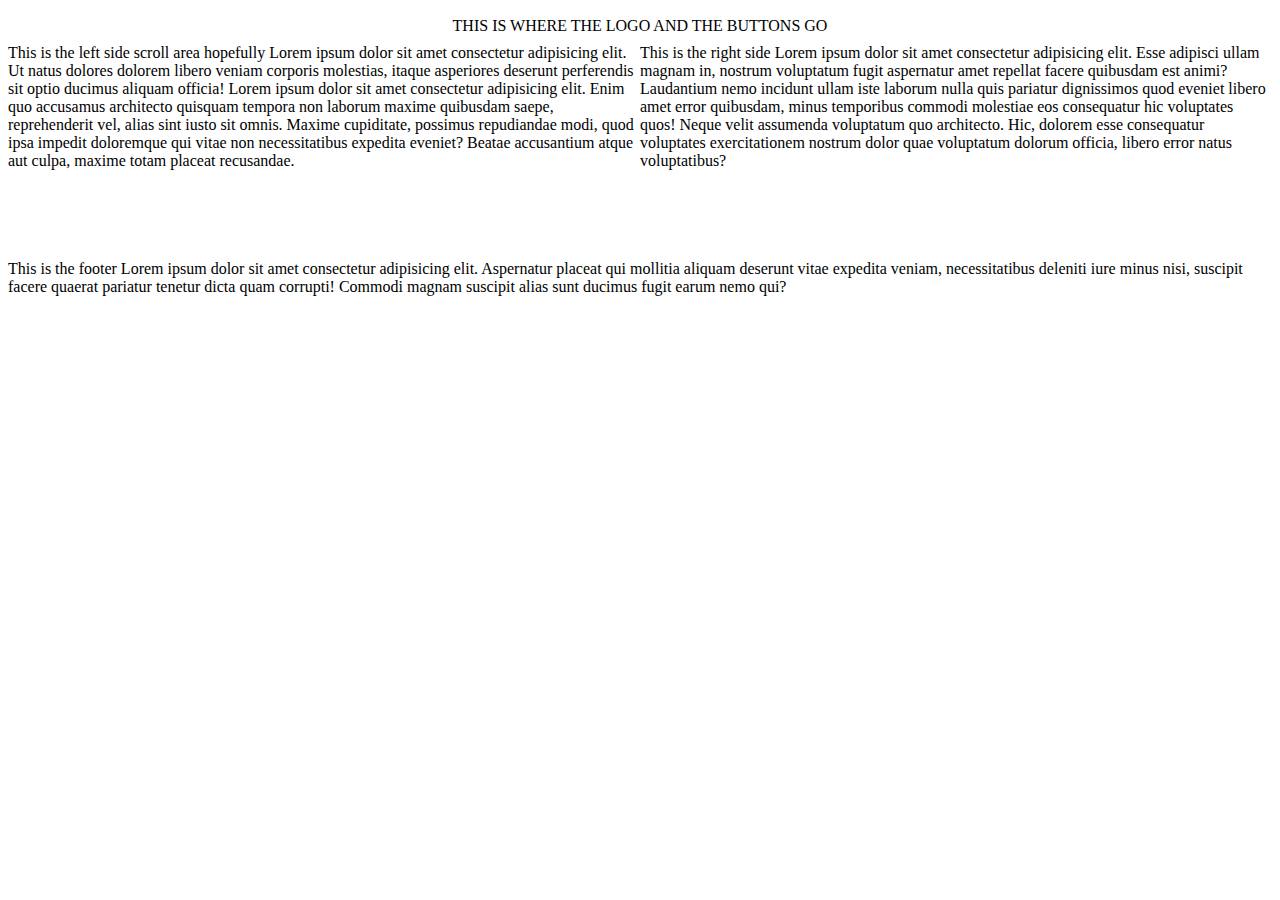
==== 2scrollbar/index.html @ 65ab7d20 "added" ====
<!DOCTYPE html>
<html lang="en">
<head>
    <meta charset="UTF-8">
    <meta name="viewport" content="width=device-width, initial-scale=1.0">
    <link rel="stylesheet" href="style.css">
    <title>Document</title>
</head>
<body>
    <div class="parent">
        <div class="header">
            THIS IS WHERE THE LOGO AND THE BUTTONS GO
        </div>
        
        <div class="left">
            This is the left side scroll area hopefully Lorem ipsum dolor sit amet consectetur adipisicing elit. Ut natus dolores dolorem libero veniam corporis molestias, itaque asperiores deserunt perferendis sit optio ducimus aliquam officia! Lorem ipsum dolor sit amet consectetur adipisicing elit. Enim quo accusamus architecto quisquam tempora non laborum maxime quibusdam saepe, reprehenderit vel, alias sint iusto sit omnis. Maxime cupiditate, possimus repudiandae modi, quod ipsa impedit doloremque qui vitae non necessitatibus expedita eveniet? Beatae accusantium atque aut culpa, maxime totam placeat recusandae.
        </div>
        <div class="right">
            This is the right side Lorem ipsum dolor sit amet consectetur adipisicing elit. Esse adipisci ullam magnam in, nostrum voluptatum fugit aspernatur amet repellat facere quibusdam est animi? Laudantium nemo incidunt ullam iste laborum nulla quis pariatur dignissimos quod eveniet libero amet error quibusdam, minus temporibus commodi molestiae eos consequatur hic voluptates quos! Neque velit assumenda voluptatum quo architecto. Hic, dolorem esse consequatur voluptates exercitationem nostrum dolor quae voluptatum dolorum officia, libero error natus voluptatibus?
        </div>
        <div class="footer">This is the footer Lorem ipsum dolor sit amet consectetur adipisicing elit. Aspernatur placeat qui mollitia aliquam deserunt vitae expedita veniam, necessitatibus deleniti iure minus nisi, suscipit facere quaerat pariatur tenetur dicta quam corrupti! Commodi magnam suscipit alias sunt ducimus fugit earum nemo qui?</div>
        </div> 
</body>
</html>
---- 2scrollbar/style.css ----
.parent {
    display: grid;
    grid-template-columns: repeat(2, 1fr);
    grid-template-rows: repeat(2, 1fr) 5fr 1fr;
    grid-column-gap: 0px;
    grid-row-gap: 0px;
    }
    
    .header { grid-area: 1 / 1 / 2 / 3; }
    .left { grid-area: 2 / 1 / 4 / 2; }
    .right { grid-area: 2 / 2 / 4 / 3; }
    .footer { grid-area: 4 / 1 / 5 / 3; }


    .header {
        display: grid;
        justify-content: center;
        align-items: center;
    }
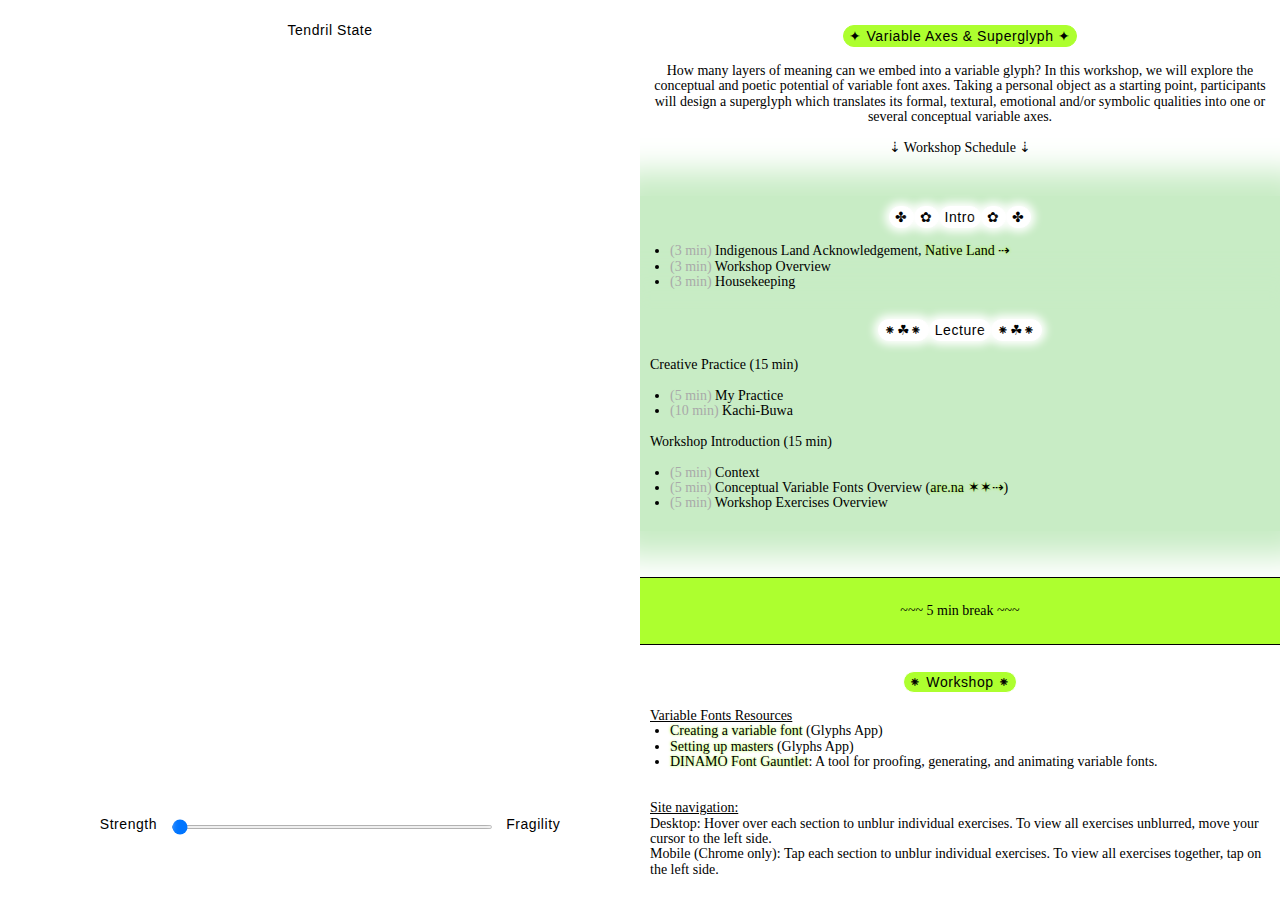
==== commit 24f790fc: "changes" ====
--- a/2scrollbar/index.html
+++ b/2scrollbar/index.html
@@ -1,24 +1,929 @@
 <!DOCTYPE html>
-<html lang="en">
+<html >
 <head>
-    <meta charset="UTF-8">
-    <meta name="viewport" content="width=device-width, initial-scale=1.0">
+    <meta charset="UTF-8"> 
     <link rel="stylesheet" href="style.css">
-    <title>Document</title>
-</head>
+    <meta name="description" content="How many layers of meaning can we embed into a variable glyph? In this workshop, we will explore the conceptual and poetic potential of variable font axes. Taking a personal object as a starting point, participants will design a superglyph which translates its formal, textural, emotional and/or symbolic qualities into one or several conceptual variable axes.">
+    <meta property="og:url" content="">
+    <meta property="og:title" content="Variable Axes & Superglyph Workshop">
+    <meta property="og:description" content="Superglyph Workshop by Emi Takahashi">
+    <meta name="viewport" content="width=device-width, initial-scale=1">
+    <link rel="shortcut icon" href="images/favi.png" type="image/png">
+    <link rel="icon" href="images/favi.png" type="image/png">
+    <title>Variable Axes & Superglyph Workshop</title>
+
+
 <body>
-    <div class="parent">
-        <div class="header">
-            THIS IS WHERE THE LOGO AND THE BUTTONS GO
+    <div class="big">
+        <div class="left">
+<!-- LEFT
+----------------------------------------------------------------------------
+----------------------------------------------------------------------------
+----------------------------------------------------------------------------
+----------------------------------------------------------------------------
+----------------------------------------------------------------------------
+----------------------------------------------------------------------------
+--------------------------------------------------------------------------->
+            <!-- COVER------------------------------------------------------------------>
+
+                <div class="cover">
+                <center>
+                <div class="g"> 
+                <button>Tendril State</button>
+
+                    <div id="font" > <span class="glyph">I</span> </div>
+
+                    <div class="range">
+                        <button>Strength</button>
+                        <input type ="range" min="100", max="900" value="100" id="weight-slider">
+                        <button>Fragility</button>
+                    </div>
+                </div>
+                </center>
+
+                </div> 
+
+
+
+            <!-- PARTICIPANTS --------------------------------------------------------->
+
+            <div class="row zero">
+                <div class="textbox">
+                    <br>
+                    <center><button>✦ Participants ✦</button></center>
+                    <br>
+                    <div class="column">
+                    <a href="#Arina Sin">Arina Sin</a> <br>
+                    <a href="#Benedikt Stranak">Benedikt Stranak</a> <br>
+                    <a href="#christine claussen">christine claussen</a> <br>
+                    <a href="#Daniel Rocha">Daniel Rocha</a> <br>
+                    <a href="#Ekaterina Kirichuk">Ekaterina Kirichuk</a> <br>
+                    <a href="#Emi Takahashi">Emi Takahashi</a> <br>
+                    <a href="#karolina krupickova">karolina krupickova</a> <br>
+                    <a href="#Kevin Ma">Kevin Ma</a> <br>
+                    <a href="#Kimberly Chuang">Kimberly Chuang</a> <br>
+
+                    </div>
+                
+                    <div class="column2">
+                    <a href="#Liam Trumble">Liam Trumble</a> <br>
+                    <a href="#Martin Sigler">Martin Sigler</a> <br>
+                    <a href="#Melissa Frost">Melissa Frost</a> <br>
+                    <a href="#Nina Blažková / Robin ">Nina Blažková / Robin </a><br>
+                    <a href="#Omar Careaga">Omar Careaga</a> <br>
+                    <a href="#Reed Jones">Reed Jones</a> <br>
+                    <a href="#Ruth Ganzhorn">Ruth Ganzhorn</a> <br>
+                    <a href="#weronika wrzesinska">weronika wrzesinska</a> <br>
+                    <a href="#Xuejie Zhou ">Xuejie Zhou </a><br>
+                    <br>
+
+                </div>
+                    
+                    </ol>
+
+                </div>
+            </div> 
+
+<!-- PARTICIPANT 1 ---------------------------------------------------------------------->
+
+            <!-- Text ---------------->
+            <div class="row one" id= "Arina Sin">
+                <div class="textbox">
+                    <div class="column">
+                    ⇣ Arina Sin
+                    <br>
+                    <br>
+                    </div>
+                
+                    <div class="column2">
+                    <button>Smooth</button>----Lobulation----<button>Lobulated</button> <br>
+                    <button>Localized</button>----Growth----<button>Spread Out</button>
+                    </div> 
+                </div>
+            </div> 
+
+            <!-- Image ------------->
+
+            <div class="participant" >
+                <div class="box">
+                    <div class="img1"></div>
+                    <div class="gif1"></div>  
+                </div>
+            </div>
+
+
+
+<!-- PARTICIPANT 2 ----------------------------------------------------------------->
+
+            <!-- Text ---------------->
+
+            <div class="row two" id="Benedikt Stranak">
+                <div class="textbox">
+                    <div class="column">
+                    ⇣ Benedikt Stranak
+                    <br>
+                    <br>
+                    </div>
+                
+                    <div class="column2">
+                    <button>Still</button>--------Current--------<button>Running</button>
+                    </div> 
+                </div>
+            </div> 
+
+            <!-- Image ------------->
+
+            <div class="participant" >
+                <div class="box">
+                    <div class="img2"></div>
+                    <div class="gif2"></div>  
+                </div>
+            </div>
+
+
+
+
+
+<!-- PARTICIPANT 3 ----------------------------------------------------------------->
+
+            <!-- Text ---------------->
+
+            <div class="row three" id="christine claussen">
+                <div class="textbox">
+                    <div class="column">
+                    ⇣ christine claussen
+                    <br>
+                    <br>
+                    </div>
+                
+                    <div class="column2">
+                    <button>Rigid</button>--------Spoonful--------<button>Soft</button>
+                    </div> 
+                </div>
+            </div> 
+
+            <!-- Image ------------->
+
+            <div class="participant" >
+                <div class="box">
+                    <div class="img3"></div>
+                    <div class="gif3"></div>  
+                </div>
+            </div>
+
+
+
+
+<!-- PARTICIPANT 4 ----------------------------------------------------------------->
+
+            <!-- Text ---------------->
+
+            <div class="row four" id="Daniel Rocha">
+                <div class="textbox">
+                    <div class="column">
+                    ⇣ Daniel Rocha
+                    <br>
+                    <br>
+                    </div>
+                
+                    <div class="column2">
+                    <button>Focused</button>-------Attention-------<button>Distracted</button>
+                    </div> 
+                </div>
+            </div> 
+
+            <!-- Image ------------->
+
+            <div class="participant" >
+                <div class="box">
+                    <div class="img4"></div>
+                    <div class="gif4"></div>  
+                </div>
+            </div>
+
+
+
+
+<!-- PARTICIPANT 6 ----------------------------------------------------------------->
+
+            <!-- Text ---------------->
+
+            <div class="row six" id="Ekaterina Kirichuk">
+                <div class="textbox">
+                    <div class="column">
+                    ⇣ Ekaterina Kirichuk
+                    <br>
+                    <br>
+                    </div>
+                
+                    <div class="column2">
+                    <button>Left Alone</button>---Amount of Care---<button>Taken Care Of</button>
+                    </div> 
+                </div>
+            </div> 
+
+            <!-- Image ------------->
+
+            <div class="participant" >
+                <div class="box">
+                    <div class="img6"></div>
+                    <div class="gif6"></div>  
+                </div>
+            </div>
+
+
+
+<!-- PARTICIPANT 7 ----------------------------------------------------------------->
+
+            <!-- Text ---------------->
+
+            <div class="row seven" id="Emi Takahashi">
+                <div class="textbox">
+                    <div class="column">
+                    ⇣ Emi Takahashi
+                    <br>
+                    <br>
+                    </div>
+                
+                    <div class="column2">
+                    <button>Strength</button>------Tendril State------<button>Fragility</button>
+                    </div> 
+                </div>
+            </div> 
+
+            <!-- Image ------------->
+
+            <div class="participant" >
+                <div class="box">
+                    <div class="img7"></div>
+                    <div class="gif7"></div>  
+                </div>
+            </div>
+
+
+<!-- PARTICIPANT 8 ----------------------------------------------------------------->
+
+            <!-- Text ---------------->
+
+            <div class="row eight" id="karolina krupickova">
+                <div class="textbox">
+                    <div class="column">
+                    ⇣ karolina krupickova
+                    <br>
+                    <br>
+                    </div>
+                
+                    <div class="column2">
+                     <button>On</button>-----------Presence-----------<button>Off</button>
+                    </div> 
+                </div>
+            </div> 
+
+            <!-- Image ------------->
+
+            <div class="participant" >
+                <div class="box">
+                    <div class="img8"></div>
+                    <div class="gif8"></div>  
+                </div>
+            </div>
+
+
+
+
+
+<!-- PARTICIPANT 9 ----------------------------------------------------------------->
+
+            <!-- Text ---------------->
+
+            <div class="row nine" id="Kevin Ma">
+                <div class="textbox">
+                    <div class="column">
+                    ⇣ Kevin Ma
+                    <br>
+                    <br>
+                    </div>
+                
+                    <div class="column2">
+                   <button>Closed</button>-----------Fan-----------<button>Open</button>
+                    </div> 
+                </div>
+            </div> 
+
+            <!-- Image ------------->
+
+            <div class="participant" >
+                <div class="box">
+                    <div class="img9"></div>
+                    <div class="gif9"></div>  
+                </div>
+            </div>
+
+
+
+
+
+<!-- PARTICIPANT 10 ----------------------------------------------------------------->
+
+            <!-- Text ---------------->
+
+            <div class="row ten" id="Kimberly Chuang">
+                <div class="textbox">
+                    <div class="column">
+                    ⇣ Kimberly Chuang
+                    <br>
+                    <br>
+                    </div>
+                
+                    <div class="column2">
+                    <button>Canned</button>-------Weight-------<button>Uncanned</button>
+                    </div> 
+                </div>
+            </div> 
+
+            <!-- Image ------------->
+
+            <div class="participant" >
+                <div class="box">
+                    <div class="img10"></div>
+                    <div class="gif10"></div>  
+                </div>
+            </div>
+
+
+
+<!-- PARTICIPANT 11 ----------------------------------------------------------------->
+
+            <!-- Text ---------------->
+
+            <div class="row eleven" id="Liam Trumble">
+                <div class="textbox">
+                    <div class="column">
+                    ⇣ Liam Trumble
+                    <br>
+                    <br>
+                    </div>
+                
+                    <div class="column2">
+                    <button>Open</button>-------Ring Enclosure-------<button>Closed</button>
+                    </div> 
+                </div>
+            </div> 
+
+            <!-- Image ------------->
+
+            <div class="participant" >
+                <div class="box">
+                    <div class="img11"></div>
+                    <div class="gif11"></div>  
+                </div>
+            </div>
+
+
+
+<!-- PARTICIPANT 12 ----------------------------------------------------------------->
+
+            <!-- Text ---------------->
+
+            <div class="row twelve" id="Martin Sigler">
+                <div class="textbox">
+                    <div class="column">
+                    ⇣ Martin Sigler 
+                    <br>
+                    <br>
+                    </div>
+                
+                    <div class="column2">
+                    <button>Organic</button>-----State of Matter------<button>Artifical</button>
+                    </div> 
+                </div>
+            </div> 
+
+            <!-- Image ------------->
+
+            <div class="participant" >
+                <div class="box">
+                    <div class="img12"></div>
+                    <div class="gif12"></div>  
+                </div>
+            </div>
+
+
+
+<!-- PARTICIPANT 13 ----------------------------------------------------------------->
+
+            <!-- Text ---------------->
+
+            <div class="row thirteen" id="Melissa Frost">
+                <div class="textbox">
+                    <div class="column">
+                    ⇣ Melissa Frost
+                    <br>
+                    <br>
+                    </div>
+                
+                    <div class="column2">
+                    <button>Paperspace</button>
+                    </div> 
+                </div>
+            </div> 
+
+            <!-- Image ------------->
+
+            <div class="participant" >
+                <div class="box">
+                    <div class="img13"></div>
+                    <div class="gif13"></div>  
+                </div>
+            </div>
+
+
+
+<!-- PARTICIPANT 13.5 ----------------------------------------------------------------->
+
+            <!-- Text ---------------->
+
+            <div class="row tt">
+                <div class="textbox" id="Nina Blažková / Robin">
+                    <div class="column">
+                    ⇣ Nina Blažková / Robin
+                    <br>
+                    <br>
+                    </div>
+                
+                    <div class="column2">
+                    <button>Tall</button>---------Shoe Height---------<button>Short</button><br>
+                    <button>Chunky</button>-------Shoe Weight-------<button>Dainty</button>
+                    </div> 
+                </div>
+            </div> 
+
+            <!-- Image ------------->
+
+            <div class="participant" >
+                <div class="box">
+                    <div class="img13d"></div>
+                    <div class="gif13d"></div>  
+                </div>
+            </div>
+
+
+
+<!-- PARTICIPANT 14 ----------------------------------------------------------------->
+
+            <!-- Text ---------------->
+
+            <div class="row fourteen" id="Omar Careaga">
+                <div class="textbox">
+                    <div class="column">
+                    ⇣ Omar Careaga
+                    <br>
+                    <br>
+                    </div>
+                
+                    <div class="column2">
+                    <button>Nature</button>---------Landscape---------<button>Urban</button>
+                    </div> 
+                </div>
+            </div> 
+
+            <!-- Image ------------->
+
+            <div class="participant" >
+                <div class="box">
+                    <div class="img14"></div>
+                    <div class="gif14"></div>  
+                </div>
+            </div>
+
+
+
+<!-- PARTICIPANT 15 ----------------------------------------------------------------->
+
+            <!-- Text ---------------->
+
+            <div class="row seven" id="Reed Jones">
+                <div class="textbox">
+                    <div class="column">
+                    ⇣ Reed Jones
+                    <br>
+                    <br>
+                    </div>
+                
+                    <div class="column2">
+                    <button>Foggy</button>---------Understanding---------<button>Clear</button>
+                    </div> 
+                </div>
+            </div> 
+
+            <!-- Image ------------->
+
+            <div class="participant" >
+                <div class="box">
+                    <div class="img15"></div>
+                    <div class="gif15"></div>  
+                </div>
+            </div>
+
+
+
+<!-- PARTICIPANT 16 ----------------------------------------------------------------->
+
+            <!-- Text ---------------->
+
+            <div class="row seven" id="Ruth Ganzhorn">
+                <div class="textbox">
+                    <div class="column">
+                    ⇣ Ruth Ganzhorn
+                    <br>
+                    <br>
+                    </div>
+                
+                    <div class="column2">
+                    <button>Open</button>---------Energy---------<button>Reserved</button>
+                    </div> 
+                </div>
+            </div> 
+
+            <!-- Image ------------->
+
+            <div class="participant" >
+                <div class="box">
+                    <div class="img16"></div>
+                    <div class="gif16"></div>  
+                </div>
+            </div>
+
+
+<!-- PARTICIPANT 17 ----------------------------------------------------------------->
+
+            <!-- Text ---------------->
+
+            <div class="row seven" id="weronika wrzesinska">
+                <div class="textbox">
+                    <div class="column">
+                    ⇣ weronika wrzesinska
+                    <br>
+                    <br>
+                    </div>
+                
+                    <div class="column2">
+                    <button>Tension</button>---------Body Work---------<button>Release</button>
+                    </div> 
+                </div>
+            </div> 
+
+            <!-- Image ------------->
+
+            <div class="participant" >
+                <div class="box">
+                    <div class="img17"></div>
+                    <div class="gif17"></div>  
+                </div>
+            </div>
+
+
+
+
+<!-- PARTICIPANT 18 ----------------------------------------------------------------->
+
+            <!-- Text ---------------->
+
+            <div class="row seven" id="Xuejie Zhou">
+                <div class="textbox">
+                    <div class="column">
+                    ⇣ Xuejie Zhou
+                    <br>
+                    <br>
+                    </div>
+                
+                    <div class="column2">
+                    <button>Empty</button>--------Balloon Volume--------<button>Full of Air</button>
+                    </div> 
+                </div>
+            </div> 
+
+            <!-- Image ------------->
+
+            <div class="participant" >
+                <div class="box">
+                    <div class="img18"></div>
+                    <div class="gif18"></div>  
+                </div>
+            </div>
+
+
+
+</div>
+
+<!-- RIGHT 
+----------------------------------------------------------------------------
+----------------------------------------------------------------------------
+----------------------------------------------------------------------------
+----------------------------------------------------------------------------
+----------------------------------------------------------------------------
+----------------------------------------------------------------------------
+----------------------------------------------------------------------------
+----------------------------------------------------------------------------
+--------------------------------------------------------------------------->
+        <div class="right">
+
+            
+            <!-- DESCRIPTION -------------------------------------------------->
+            <div class="area">
+                <p id="header">
+                <br>
+                <center><button>✦ Variable Axes & Superglyph ✦</button></center>
+                </p>
+                <br>
+                <p>
+                <center>
+                How many layers of meaning can we embed into a variable glyph? In this workshop, we will explore the conceptual and poetic potential of variable font axes. Taking a personal object as a starting point, participants will design a superglyph which translates its formal, textural, emotional and/or symbolic qualities into one or several conceptual variable axes.
+                <br><br>
+                ⇣ Workshop Schedule ⇣
+                <br><br>
+            </center>     
+                </p>
+            </div>
+            <br>
+
+            <!-- INTRODUCTION ----------------------------------------------------->
+            <div class="solid">
+                <center>
+                    <button>✤</button><button>✿</button><button>Intro</button><button>✿</button><button>✤</button>
+                </center>
+                <br>
+                <ol>
+                    <li><span class="time">(3 min)</span> Indigenous Land Acknowledgement, <a href="https://native-land.ca/" target="blank"> Native Land ⇢</a>
+                    </li>
+                    <li><span class="time">(3 min)</span> Workshop Overview</li>
+                    <li><span class="time">(3 min)</span> Housekeeping</li>
+                </ol>
+            </div>
+
+            <!-- LECTURE ---------------------------------------------------------->
+            <div class="solid">
+                <center>
+                    <button>⁕☘⁕</button><button>Lecture</button><button>⁕☘⁕</button>
+                </center>
+                    <br>
+                    Creative Practice (15 min)
+                    <br>
+                    <br>
+                    <ol>
+                        <li><span class="time">(5 min)</span> My Practice</li>
+                        <li><span class="time">(10 min)</span> Kachi-Buwa</li>
+                    </ol>
+                    <br>
+                    Workshop Introduction (15 min)
+                    <br>
+                    <br>
+                    <ol>
+                        <li><span class="time">(5 min)</span>
+                         Context</li>
+
+                        <li><span class="time">(5 min)</span>
+                         Conceptual Variable Fonts Overview (<a href="https://www.are.na/emi-takahashi/variable-axes-superglyph-collisions-workshop" target="blank">are.na ✶✶⇢</a>)</li>
+
+                        <li><span class="time">(5 min)</span>
+                         Workshop Exercises Overview</li>
+                    </ol>
+            </div>
+            <br>
+            <br>
+                        <br>
+
+
+        <!-- BREAK ------------------------------------------------------------------------>
+
+        <div class="break">
+        <br>
+        <center> ~~~ 5 min break ~~~ </center>
+        <br>
         </div>
+
+
+         <!-- WORKSHOP ------------------------------------------------------------->
+
+            <div class="line">
+                <center>
+                    <br>
+                    <button>⁕ Workshop ⁕</button>
+                </center>
+                <p>
+                <br>
+                <u>Variable Fonts Resources </u>
+                <ul>
+                    <li><a href="https://glyphsapp.com/learn/creating-a-variable-font" target="blank">Creating a variable font</a> (Glyphs App)</li>
+                    <li><a href="https://glyphsapp.com/learn/multiple-masters-part-1-setting-up-masters" target="blank">Setting up masters</a> (Glyphs App)</li>
+                    <li><a href="https://fontgauntlet.com/" target="blank">DINAMO Font Gauntlet</a>: A tool for proofing, generating, and animating variable fonts.</li>
+                </ul>
+                    <br>
+                    <br>
+                    <u>Site navigation:</u>
+                    <br>
+                        <li>Desktop: Hover over each section to unblur individual exercises. To view all exercises unblurred, move your cursor to the left side.
+                        </li>
+
+                        <li> Mobile (Chrome only): Tap each section to unblur individual exercises. To view all exercises together, tap on the left side.
+                        </li>
+                    <br>
+                    <br>
+
+                </p>
+            </div>
+
+
+        <!-- EXERCISE 1: OBJECT ----------------------------------------------------->
+
+        <div class="dot">
+                <span class="time">(10 min)</span> <br>
+                <span class="ex1">Exercise 01: Object</span> 
+                <br>
+                <br>
+
+                <i>Choose an object as a source of inspiration for your glyph and variable axis.</i> 
+                </p>
+                <br>
+                
+                <ol>
+                    <li>It can be personal or impersonal. Does it exist in your space?</li>
+                    <li>It can be inanimate or animate.</li>
+                    <li> Consider the physical, functional, sentimental, social or cultural properties that an object might hold. </li>
+                    <li>Consider looking around you, through the photo gallery on your phone, <a href="https://commons.wikimedia.org/wiki/Main_Page" target="blank">Wikipedia Commons</a> or Modem Studio's <a href="http://img.modem.studio/" target="blank">image collection</a> if you're not sure where to start.</li></ol>
+                <br>
+                <p>
+                <span class="outcome">Outcome</span>: Decide on an object and document it. The documented image can either be found or self-authored.
+                </p>
+                <br>
+         </div>
+
+
+        <!-- EXERCISE 2: AXIS ------------------------------------------------------>
+
+        <div class="dot">
+                <span class="time">(15 min)</span> <br>
+                <span class="ex2">Exercise 02: Variable Axis</span>
+                <br>
+                <br>
+                <p>
+                    <i>Decide on at least one conceptual variable axis inspired by your chosen object.</i> 
+                </p>
+                <br>
+                <ol>
+                    <li>What would you like to suggest/reveal/communicate about your object?</li>
+                    <li>What aspect of your object is informing your variable axis? (e.g.: form, action, condition, texture, emotion, function, quality, quantity, time, etc.)</li>
+                    <li>Consider how the name of your variable axis relates to the two styles on the axis. Examples:</li>
+                    <ul>
+                        <li>Axis: Weight ⇢ Styles: Light & Bold</li>
+                        <li>Axis: Temperature ⇢ Styles: Hot & Cold</li>
+                        <li>Axis: Glass ⇢ Styles: Empty & Full</li>
+                    </ul>
+                </ol>
+                <br>
+                <p>
+                <span class="outcome">Outcome</span>: Determine the following:
+                    <ol>
+                        <li>Name of the variable axis</li>
+                        <li>Name of the styles on variable axis</li>
+                    </ol>
+                    <br>
+                    Submit and share your object image and variable axis names using <u><a href="https://airtable.com/shr6uA52PX9wPb8d2" target="blank">this form</a></u>.
+                </p>
+                <br>
+        </div>
+
+
+        <!-- EXERCISE 3: GLYPH -------------------------------------------------------->
+
+        <div class="dot">
+                <span class="time">(10 min)</span> <br>
+                <span class="ex3">Exercise 03: Glyph</span>
+                <br>
+                <br>
+
+                <p>
+                    <i>Determine the shape of your glyph. Start sketching it in your medium of preference.</i> 
+                </p>
+                <br>
+                <ol>
+
+                    <li>How does it relate to your object?</li>
+                    <li>Is it an existing glyph or letterform?</li>
+                    <li>Are you creating a new glyph?</li>
+                    <li>Is it a symbol or a metaphor?</li>
+                    <li>Consider what possibilities it will offer, relative to your variable axis.</li>
+                </ol>
+
+                <br>
+                <p>
+                <span class="outcome">Outcome</span>: Sketches of your glyph(s).
+                </p>
+                <br>
+        </div>
+
+
+        <!-- EXERCISE 4: VARIABLE GLYPH -------------------------------------------------->
+
+        <div class="dot">
+                <span class="time">(30 min)</span> <br>
+                <span class="ex4">Exercise 04: Variable Glyph</span>
+                <br>
+                <br>
+
+                <p>
+                    <i>Create your variable glyph, applying the conceptual axis onto the glyph you established in Exercises 02 & 03.</i> 
+                </p>
+                <br>
+                <ol>
+                    <li>How does each axis extreme or style manifest visually?</li>
+                    <li>Consider how motion will affect your glyph when transitioning from one state to another. Is it subtle, contrasted, intense, revealing etc.?</li>
+                    <li>As a reminder, make sure that your font masters are compatible:</li>
+                    <ul>
+                        <li>Same amount of paths, nodes and handles, anchors</li>
+                        <li>All paths, nodes and handles must be in the same order</li>
+
+                    </ul>
+                    <li>Testing your variable glyph with <a href="https://fontgauntlet.com/" target="blank">DINAMO Font Gauntlet</a></li></ol>
+
+                <br>
+                <p>
+                <span class="outcome">Outcome</span>: Variable glyph drawn in Glyphs App.
+                <br>
+                <br>
+                Submit animated or static documentation of your variable glyph using <u><a href="https://airtable.com/shr3anmZ7ApiR5IPV" target="blank">this form</a></u>. (Note: It will be published online in a square space.) Resource: <a href="https://ezgif.com/video-to-gif" target="blank">Video to GIF</a>.
+                </p>
+                <br>
+        </div>
+                    
+
+        <!-- BREAK ------------------------------------------------------------------------>
+
+        <div class="break">
+        <br>
+        <center> ~~~~ 10 min break ~~~ </center>
+        <br>
+        </div>
+
         
-        <div class="left">
-            This is the left side scroll area hopefully Lorem ipsum dolor sit amet consectetur adipisicing elit. Ut natus dolores dolorem libero veniam corporis molestias, itaque asperiores deserunt perferendis sit optio ducimus aliquam officia! Lorem ipsum dolor sit amet consectetur adipisicing elit. Enim quo accusamus architecto quisquam tempora non laborum maxime quibusdam saepe, reprehenderit vel, alias sint iusto sit omnis. Maxime cupiditate, possimus repudiandae modi, quod ipsa impedit doloremque qui vitae non necessitatibus expedita eveniet? Beatae accusantium atque aut culpa, maxime totam placeat recusandae.
+        <!-- FINAL: SHORT PRESENTATIONS --------------------------------------------------->
+
+        <div class="line">
+                <span class="time">(20 min)</span> <br>
+                <span class="final">Final: Short Presentations</span>
+                <br>
+                <br>
+
+                <p>
+                    <i>Share your variable axis and glyph with us!</i> 
+                </p>
+                <br>
+                <ol>
+                    <li>Participants give a 1 to 2-minute presentation of their object, variable axis, and final variable glyph.</li>
+                    <li>Please feel free to present your work how ever way you like. (Ex: using <a href="https://fontgauntlet.com/" target="blank">DINAMO Font Gauntlet</a> to animate your glyph)</li>
+                    <li>Work in progress, process work, unfinished work is also highly encouraged!</li></ol>
+                <br>
         </div>
-        <div class="right">
-            This is the right side Lorem ipsum dolor sit amet consectetur adipisicing elit. Esse adipisci ullam magnam in, nostrum voluptatum fugit aspernatur amet repellat facere quibusdam est animi? Laudantium nemo incidunt ullam iste laborum nulla quis pariatur dignissimos quod eveniet libero amet error quibusdam, minus temporibus commodi molestiae eos consequatur hic voluptates quos! Neque velit assumenda voluptatum quo architecto. Hic, dolorem esse consequatur voluptates exercitationem nostrum dolor quae voluptatum dolorum officia, libero error natus voluptatibus?
+
+
+
+        <!-- DOCUMENTATION ---------------------------------------------------------------------->
+
+        <div class="line">
+
+                <span class="final">Post-Workshop</span>
+                <br>
+                <br>
+                <p>
+                    <i>Share your glyph here :~)</i>
+                <br>
+                <br>
+                    Work created during the workshop will be shared on the left side of this mini-site. If you haven’t had time during this workshop, please upload any of the outstanding following items through the forms below:
+                </p>
+                <br>
+                <ol>
+                    <li>Image of your object, names of your variable axis and/or name of your styles on variable axis <a href="https://airtable.com/shrw0DC5oDTIp8oxQ" target="blank">(form)</a></li>
+                    <li>Glyph documentation: Looping screen recording, image or GIF of your final variable glyph.  <a href="https://airtable.com/shr3anmZ7ApiR5IPV" target="blank">(form)</a></li>
+                </ol>
+                <br>
         </div>
-        <div class="footer">This is the footer Lorem ipsum dolor sit amet consectetur adipisicing elit. Aspernatur placeat qui mollitia aliquam deserunt vitae expedita veniam, necessitatibus deleniti iure minus nisi, suscipit facere quaerat pariatur tenetur dicta quam corrupti! Commodi magnam suscipit alias sunt ducimus fugit earum nemo qui?</div>
-        </div> 
-</body>
-</html>+
+        <!-- FOOTER ---------------------------------------------------------------------->
+
+        <div class="line">
+            <center> <button>Thank You & Colophon</button> </center>
+            <p>
+            <br>
+            <i>Thank you </i> <a href="https://johannahammer.com/" target="blank">Johanna Hammer</a> & <a href="https://www.instagram.com/itskarolinakrupickova/" target="blank">karolina krupickova</a> from <a href="http://studiobasic.london/" target="blank">Studio Basic</a> for generously inviting me to be a part of <a href="https://collisionswork.shop/" target="blank">Collisions</a>, Michelle Kuan & Marthe Métayer for your support.<span class="icon">♥</span>
+            <br><br>
+            Typeface: Necto Mono by Marco Condello, courtesy of <a href="http://collletttivo.it/" target="blank">Collletttivo</a>.
+            <br>
+            <br>
+
+            Emi Takahashi ~ 
+            info@emitakahashi.ca <span class="icon">✾</span> <a href="http://emitakahashi.ca/" target="blank">website</a> <span class="icon">❁</span> <a href="https://www.instagram.com/emi.taka.hashi/" target="blank">ig</a> <span class="icon">❃</span> <a href="https://www.are.na/emi-takahashi" target="blank">are.na</a>
+            </p>
+            <script src="script.js"></script>
+        </div>
+    </body>
+</html>
--- a/2scrollbar/style.css
+++ b/2scrollbar/style.css
@@ -1,20 +1,1225 @@
-.parent {
-    display: grid;
-    grid-template-columns: repeat(2, 1fr);
-    grid-template-rows: repeat(2, 1fr) 5fr 1fr;
-    grid-column-gap: 0px;
-    grid-row-gap: 0px;
+
+@font-face {
+    font-family: "Necto";
+    src: url("fonts/NectoMono-Regular.otf");
+}
+
+
+@font-face {
+  font-family: 'Squish';
+  font-style: normal;
+  font-weight: 100 900;
+  src: url("fonts/SquishVF.woff2") format("woff2-variations");
+  }
+
+  @font-face {
+  font-family: 'AM';
+    src: url("fonts/AmbiantVariable-LightSans.ttf");
+}
+
+
+* {
+  margin: 0;
+  padding: 0;
+}
+
+html,
+body, 
+p,
+.h1 {
+  font-family: Necto, serif;
+  font-size: 14px;
+  font-style: normal;
+  line-height: 1.1;
+}
+
+
+a {
+  color: black;
+  text-decoration: none;
+  text-shadow: 0 0 3px GreenYellow;
+  z-index: 10;
+}
+
+a:hover {
+   color: transparent;
+   text-shadow: 0 0 3px rgba(0,0,0,0.5);
+}
+
+
+.box{
+  display: table;
+  border-collapse: collapse;
+  width: 100%;
+  text-align: center;
+
+}
+
+.textbox{
+text-align: left;
+overflow-wrap: break-word;
+word-wrap: break-word;
+}
+
+.column {
+  width: 24.5vw;
+  float: left;
+  word-wrap: break-word
+  }
+
+.column2 {
+  float: left;
+  word-wrap: break-word
+}
+
+
+.cover{
+  text-align: center;
+  width: 100%;
+  height: 100vh;
+  border-bottom: 0px solid black;
+  padding: 10px 10px 0px 10px;
+  background-color: GreenYellow;
+  background:url('images/tendril.JPG');
+  background-position: center;
+  background-repeat: no-repeat;
+  background-size: 100vw;
+  grid-template-columns: 36px auto;
+    overflow: hidden;
+    position: relative;
+}
+
+.g {
+  height:100vh;
+  width: 98%;
+  box-sizing: border-box;
+  padding: 10px 10px 10px 10px;
+  border-right: 0px solid black;
+  display: inline-block;
+  position: relative;
+}
+
+
+/* BUTTONS
+-------------------------------------------------- */
+
+.solid button {
+    appearance: none;
+    -webkit-appearance: none;
+    border: 1px solid white;
+    font-family: "Necto", sans-serif;
+    font-size: 14px;
+    letter-spacing: 0.04em;
+    padding: 2px 5px 2px 5px;
+    color: black;
+    background-color: white;
+    border-radius: 25px;
+    text-align: center;
+    user-select: none;
+    box-shadow: 0 0 8px 4px  white;
+
+}
+
+
+.area button {
+    appearance: none;
+    -webkit-appearance: none;
+    border: 1px solid GreenYellow;
+    font-family: "Necto", sans-serif;
+    font-size: 14px;
+    letter-spacing: 0.04em;
+    padding: 2px 5px 2px 5px;
+    color: black;
+    background-color: GreenYellow;
+    border-radius: 20px;
+    text-align: center;
+    user-select: none;
+}
+
+.line button {
+    appearance: none;
+    -webkit-appearance: none;
+    border: 1px solid white;
+    font-family: "Necto", sans-serif;
+    font-size: 14px;
+    letter-spacing: 0.04em;
+    padding: 2px 5px 2px 5px;
+    color: black;
+    background-color: GreenYellow;
+    border-radius: 20px;
+    text-align: center;
+    user-select: none;
+}
+
+
+.textbox button {
+    appearance: none;
+    -webkit-appearance: none;
+    border: 1px solid white;
+    font-family: "Necto", sans-serif;
+    font-size: 14px;
+    letter-spacing: 0.04em;
+    padding: 2px 5px 2px 5px;
+    color: black;
+    background-color: GreenYellow;
+    border-radius: 20px;
+    text-align: center;
+    user-select: none;
+}
+
+
+.column button {
+    appearance: none;
+    -webkit-appearance: none;
+    border: 1px solid white;
+    font-family: "Necto", sans-serif;
+    font-size: 14px;
+    letter-spacing: 0.04em;
+    padding: 2px 5px 2px 5px;
+    color: black;
+    background-color: GreenYellow;
+    border-radius: 20px;
+    text-align: center;
+    user-select: none;
+}
+
+
+
+.g button {
+    appearance: none;
+    -webkit-appearance: none;
+    border: 0px solid black;
+    font-family: "Necto", sans-serif;
+    font-size: 14px;
+    letter-spacing: 0.04em;
+    padding: 2px 10px 2px 10px;
+    background-color: white;
+    border-radius: 20px;
+    color: black;
+    text-align: center;
+    position: relative;
+    box-shadow: 0 0 8px 3px  white;
+}
+
+
+hr {
+  display: overlay;
+  margin-right: auto;
+  border-width: 1px solid black;
+}
+
+
+/* SPACES
+-------------------------------------------------- */
+
+.rowtext {
+  width: auto;
+  height: 100vh;
+  border-bottom: 1px solid black;
+  padding: 10px 10px 10px 10px;
+  background-color: black;
+  display: grid;
+  grid-template-columns: 36px auto;
+}
+
+
+.row {
+  width: auto;
+  height: auto;
+  border-bottom: 1px solid black;
+  padding: 10px 10px 10px 10px;
+  display: grid;
+  overflow-wrap: break-word;
+}
+
+.participant {
+  width: auto;
+  height: auto;
+  border-bottom: 1px solid black;
+  padding: 0px 0px 0px 0px;
+  display: grid;
+}
+
+
+.area {
+  padding: 10px 10px 10px 10px;
+  border-top: 0px solid black;
+  position: relative;
+}
+
+.line {
+  padding: 10px 10px 10px 10px;
+  border-top: 1px solid black;
+}
+
+
+.break {
+  padding: 10px 10px 10px 10px;
+  border-top: 1px solid black;
+    background-color: GreenYellow;
+}
+
+
+.solid {
+  padding: 10px 10px 20px 10px;
+  background: #C8ECC5;
+  border-top: 0px solid black;
+  box-shadow: 0 0 30px 25px  #C8ECC5;
+}
+
+
+.dot {
+  padding: 10px 10px 10px 10px;
+  border-top: 1px solid black;
+}
+
+
+.right:hover .dot {
+  filter: blur(5px);
+}
+
+.right .dot:hover {
+  filter: blur(0);
+}
+
+
+
+/* CONTAINERS
+-------------------------------------------------- */
+
+.big{
+	display: -webkit-box;
+	display: -moz-box;
+	display: -ms-flexbox;
+	display: -webkit-flex;
+	display: flex;
+  overflow-x: hidden !important;
+  overflow-y: hidden !important;
+  width: 100vw;
+  height: 100vh;
+
+}
+
+
+.left {
+  width: 50vw;
+  background: solid black;
+    position: relative;
+  /*border-right: 1px solid black;*/
+}
+
+.right {
+  width: 50vw;
+  overflow: auto;
+  /*background-color: black;*/
+}
+
+
+.right.scroll{
+  padding:right;
+}
+
+.left, 
+.right {
+  overflow-y: scroll; 
+  overflow-x: hidden;
+	-webkit-overflow-scrolling: touch;
+  height: 100vh;
+}
+
+
+/* SCROLL BAR RIGHT
+-------------------------------------------------- */
+
+
+    /* Track */
+
+.right::-webkit-scrollbar-track {
+    background-color: white;
+    border: 1px solid black;
+    border-radius: 6px;
     }
+
+    /* Handle */
+
+.right::-webkit-scrollbar-thumb {
+    background: GreenYellow;
+    border: 1px solid black;
+    border-radius: 6px;
+    transition: background-color .5s;
+    }
+
+    /* Handle on hover */
     
-    .header { grid-area: 1 / 1 / 2 / 3; }
-    .left { grid-area: 2 / 1 / 4 / 2; }
-    .right { grid-area: 2 / 2 / 4 / 3; }
-    .footer { grid-area: 4 / 1 / 5 / 3; }
-
-
-    .header {
-        display: grid;
-        justify-content: center;
-        align-items: center;
+.right::-webkit-scrollbar-thumb:hover {
+    background: white; 
     }
-  +
+.right::-webkit-scrollbar {
+    width: 6px;
+}
+
+
+ 
+/* SCROLL BAR LEFT
+-------------------------------------------------- */
+
+    /* Track */
+
+   
+.left::-webkit-scrollbar-track {
+    background: white; 
+    border: 1px solid black;
+    border-radius: 6px;
+    }
+
+    /* Handle */
+
+.left::-webkit-scrollbar-thumb {
+    background: GreenYellow;
+    border: 1px solid black;
+    border-radius: 6px;
+    overflow: auto
+    }
+
+    /* Handle on hover */
+
+.left::-webkit-scrollbar-thumb:hover {
+      background: white; 
+    }
+
+
+.left::-webkit-scrollbar {
+    width: 6px;
+    }
+
+ /* END SCROLLBAR */
+
+
+
+
+/* VARIABLE STUFF
+-------------------------------------------------- */
+
+
+#font {
+  font-family: 'Squish';
+  font-size: 65vw;
+  font-weight: 100;
+  line-height: 85vh;
+}
+
+
+#weight-slider {
+  width: 25vw;
+  height: 2px;
+  border-radius: 3rem;
+  background: white;
+  border: 1px solid white;
+  margin-bottom: 20px;
+  margin-top: 20px;
+}
+
+
+
+#weight-slider::-webkit-slider-thumb {
+  -webkit-appearance: none;
+  appearance: none;
+  width: 2rem;
+  height: 2rem;
+  border-radius: 100%;
+  background: white;
+  border: 0px solid black;
+  cursor: pointer;
+}
+
+
+
+#weight-slider::-moz-range-thumb {
+  width: 2rem;
+  height: 2rem;
+  border-radius: 100%;
+  background: red;
+  cursor: pointer;
+}
+
+
+
+.g.range {
+  position: relative;
+      width: 100%;
+    height: 100%;
+}
+
+
+
+
+/* COLOR
+-------------------------------------------------- */
+.blank {
+  color: white;
+}
+
+.today,
+#more {
+  background: #F1F1F1;
+}
+
+
+#person1 {
+  background: #FFFFE0;
+}
+
+
+.glyph {
+
+  /*color: #cff598;*/
+  color: white;
+  /*text-shadow: -1px -1px 0 #ffff, 1px -1px 0 #ffff, -1px 1px 0 #ffff, 1px 1px 0 #ffff;*/
+  /*text-shadow: -1px -1px 0 #000, 1px -1px 0 #000, -1px 1px 0 #000, 1px 1px 0 #000;*/
+   text-shadow: -10px -10px 10 #ffff, 10px -10px 0 #ffff, -10px 10px 0 #ffff, 10px 10px 0 #ffff;
+      /*text-shadow: 0 0 15px #ffff;*/
+}
+
+
+.icon {
+  color: GreenYellow;
+}
+
+.time {
+  color: DarkGray;
+}
+
+
+.ex1 {
+  background-color: GreenYellow;
+  color: black;
+}
+
+.ex2 {
+  background-color: GreenYellow;
+  color: black;
+}
+
+.ex3 {
+  background-color: GreenYellow;
+  color: black;
+}
+
+.ex4 {
+  background-color: GreenYellow;
+  color: black;
+}
+
+.outcome {
+  text-decoration: underline double;
+  text-decoration-color: GreenYellow;
+  color: black;
+}
+
+.final {
+  background-color: GreenYellow;
+  color: black;
+}
+
+
+.link {
+  color: white;
+}
+.link:hover {
+  color:black;
+}
+
+.no-class {
+  color: lightgray;
+}
+
+
+
+
+/* PARTICIPANT IMAGES
+--------------------------------------------------*/
+       
+
+.img1,
+.gif1, 
+.img2, 
+.gif2 {
+  display: table-cell;
+  width: 100%;
+}
+
+
+ /* PARTICIPANT 1
+              --------------------------------------------------*/
+
+.img1 {
+  width: 50%;
+  float: left;
+  background:url('images/img1.png') ;
+  background-repeat: no-repeat;
+  background-position: center;
+  background-size: 101%;
+padding-top: 50%;
+  }
+
+
+.gif1 {
+  color:white;
+  width: 50%;
+  float: left;
+  background:url('images/img1.gif') ;
+  background-repeat: no-repeat;
+  background-position: center;
+  background-size: 100%;
+  padding-top: 50%;
+  }
+
+
+ /* PARTICIPANT 2
+              --------------------------------------------------*/
+
+
+.img2 {
+  width: 50%;
+  float: left;
+  background:url('images/img2.png') ;
+  background-repeat: no-repeat;
+  background-position: center;
+  background-size: 155%;
+padding-top: 50%;
+  }
+
+
+.gif2 {
+  color:white;
+  width: 50%;
+  float: left;
+  background:url('images/img2.gif') ;
+  background-repeat: no-repeat;
+  background-position: center;
+  background-size: 90%;
+  padding-top: 50%;
+  }
+
+
+
+/* PARTICIPANT 3
+              --------------------------------------------------*/
+
+
+.img3 {
+  width: 50%;
+  float: left;
+   background:url('images/img3.jpeg') ;
+  background-repeat: no-repeat;
+  background-position: center;
+  background-size: 120%;
+  padding-top: 50%;
+  }
+
+
+.gif3 {
+  color:white;
+  width: 50%;
+  float: left;
+  background:url('images/img3_1.png') ;
+  background-repeat: no-repeat;
+  background-position: center;
+  background-size: 70%;
+  padding-top: 50%;
+  }
+
+
+
+/* PARTICIPANT 4
+              --------------------------------------------------*/
+
+.img4 {
+  width: 50%;
+  float: left;
+  background:url('images/img4.jpeg') ;
+  background-repeat: no-repeat;
+  background-position: center;
+  background-size: 100%;
+  padding-top: 50%;
+  }
+
+
+.gif4 {
+  color:white;
+  width: 50%;
+  float: left;
+  background:url('images/img4.gif') ;
+  background-repeat: no-repeat;
+  background-position: center;
+  background-size: 100%;
+  padding-top: 50%;
+  }
+
+
+
+
+/* PARTICIPANT 6
+              --------------------------------------------------*/
+
+.img6 {
+  width: 50%;
+  float: left;
+  background:url('images/img6.jpeg') ;
+  background-repeat: no-repeat;
+  background-position: center;
+  background-size: 110%;
+  padding-top: 50%;
+  }
+
+
+.gif6 {
+  color:white;
+  width: 50%;
+  float: left;
+  background:url('images/img6.gif') ;
+  background-repeat: no-repeat;
+  background-position: center;
+  background-size: 100%;
+  padding-top: 50%;
+  }
+
+
+/* PARTICIPANT 7
+              --------------------------------------------------*/
+
+.img7 {
+  width: 50%;
+  float: left;
+  background:url('images/tendril.JPG') ;
+  background-repeat: no-repeat;
+  background-position: center;
+  background-size: 110%;
+  padding-top: 50%;
+  }
+
+
+.gif7 {
+  color:white;
+  width: 50%;
+  float: left;
+  background:url('images/tendril_motion.gif') ;
+  background-repeat: no-repeat;
+  background-position: center;
+  background-size: 100%;
+  padding-top: 50%;
+  }
+
+
+/* PARTICIPANT 8
+              --------------------------------------------------*/
+
+.img8 {
+  width: 50%;
+  float: left;
+  background:url('images/img8.png') ;
+  background-repeat: no-repeat;
+  background-position: center;
+  background-size: 100%;
+  padding-top: 50%;
+  }
+
+
+.gif8 {
+  color:white;
+  width: 50%;
+  float: left;
+  background:url('images/img8.gif') ;
+  background-repeat: no-repeat;
+  background-position: center;
+  background-size: 100%;
+  padding-top: 50%;
+  }
+
+
+/* PARTICIPANT 9
+              --------------------------------------------------*/
+
+.img9 {
+  width: 50%;
+  float: left;
+  background:url('images/img9.png') ;
+  background-repeat: no-repeat;
+  background-position: center;
+  background-size: 180%;
+  padding-top: 50%;
+  }
+
+
+.gif9 {
+  color:white;
+  width: 50%;
+  float: left;
+  background:url('images/img9.gif') ;
+  background-repeat: no-repeat;
+  background-position: center;
+  background-size: 110%;
+  padding-top: 50%;
+  }
+
+
+  /* PARTICIPANT 10
+              --------------------------------------------------*/
+
+.img10 {
+  width: 50%;
+  float: left;
+  background:url('images/img10.jpeg') ;
+  background-repeat: no-repeat;
+  background-position: 70% 75%;
+  background-size: 180%;
+  padding-top: 50%;
+  }
+
+
+.gif10 {
+  color:white;
+  width: 50%;
+  float: left;
+  background:url('images/img10.gif') ;
+  background-repeat: no-repeat;
+  background-position: center;
+  background-size: 100%;
+  padding-top: 50%;
+  }
+
+  /* PARTICIPANT 11
+              --------------------------------------------------*/
+
+.img11 {
+  width: 50%;
+  float: left;
+  background:url('images/img11.jpeg') ;
+  background-repeat: no-repeat;
+  background-position: center;
+  background-size: 90%;
+  padding-top: 50%;
+  }
+
+
+.gif11 {
+  color:white;
+  width: 50%;
+  float: left;
+  background:url('images/img11.gif') ;
+  background-repeat: no-repeat;
+  background-position: center;
+  background-size: 90%;
+  padding-top: 50%;
+  }
+
+
+  /* PARTICIPANT 12
+              --------------------------------------------------*/
+
+.img12 {
+  width: 50%;
+  float: left;
+  background:url('images/img12.jpeg') ;
+  background-repeat: no-repeat;
+  background-position: center;
+  background-size: 100%;
+  padding-top: 50%;
+  }
+
+
+.gif12 {
+  color:white;
+  width: 50%;
+  float: left;
+  background:url('images/img12.gif') ;
+  background-repeat: no-repeat;
+  background-position: center;
+  background-size: 90%;
+  padding-top: 50%;
+  }
+
+
+
+  /* PARTICIPANT 13
+              --------------------------------------------------*/
+
+.img13 {
+  width: 50%;
+  float: left;
+  background:url('images/img13.jpeg') ;
+  background-repeat: no-repeat;
+  background-position: center;
+  background-size: 150%;
+  padding-top: 50%;
+  }
+
+
+.gif13 {
+  color:white;
+  width: 50%;
+  float: left;
+  background:url('images/img13.gif') ;
+  background-repeat: no-repeat;
+  background-position: center;
+  background-size: 110%;
+  padding-top: 50%;
+  }
+
+
+
+  /* PARTICIPANT 13.5
+              --------------------------------------------------*/
+
+.img13d {
+  width: 50%;
+  float: left;
+  background:url('images/img13d.jpeg') ;
+  background-repeat: no-repeat;
+  background-position: center;
+  background-size: 160%;
+  padding-top: 50%;
+  }
+
+
+.gif13d {
+  color:white;
+  width: 50%;
+  float: left;
+  background:url('images/img13d.gif') ;
+  background-repeat: no-repeat;
+  background-position: center;
+  background-size: 110%;
+  padding-top: 50%;
+  }
+
+
+  /* PARTICIPANT 14
+              --------------------------------------------------*/
+
+.img14 {
+  width: 50%;
+  float: left;
+  background:url('images/img14.png') ;
+  background-repeat: no-repeat;
+  background-position: center;
+  background-size: 130%;
+  padding-top: 50%;
+  }
+
+
+.gif14 {
+  color:white;
+  width: 50%;
+  float: left;
+  background:url('images/img14.gif') ;
+  background-repeat: no-repeat;
+  background-position: center;
+  background-size: 110%;
+  padding-top: 50%;
+  }
+
+
+
+
+  /* PARTICIPANT 15
+              --------------------------------------------------*/
+
+.img15 {
+  width: 50%;
+  float: left;
+  background:url('images/img15.png') ;
+  background-repeat: no-repeat;
+  background-position: center;
+  background-size: 170%;
+  padding-top: 50%;
+  }
+
+.gif15 {
+  color:white;
+  width: 50%;
+  float: left;
+  background:url('images/img15.gif') ;
+  background-repeat: no-repeat;
+  background-position: center;
+  background-size: 100%;
+  padding-top: 50%;
+  }
+
+
+
+  /* PARTICIPANT 16
+              --------------------------------------------------*/
+
+.img16 {
+  width: 50%;
+  float: left;
+  background:url('images/img16d.gif') ;
+  background-repeat: no-repeat;
+  background-position: center;
+  background-size: 190%;
+  padding-top: 50%;
+  }
+
+
+.gif16 {
+  color:white;
+  width: 50%;
+  float: left;
+  background:url('images/img16.gif') ;
+  background-repeat: no-repeat;
+  background-position: center;
+  background-size: 80%;
+  padding-top: 50%;
+  }
+
+
+
+
+
+
+  /* PARTICIPANT 17
+              --------------------------------------------------*/
+
+.img17 {
+  width: 50%;
+  float: left;
+  background:url('images/img17.jpeg') ;
+  background-repeat: no-repeat;
+  background-position: center;
+  background-size: 100%;
+  padding-top: 50%;
+  }
+
+
+.gif17 {
+  color:white;
+  width: 50%;
+  float: left;
+  background:url('images/img17.gif') ;
+  background-repeat: no-repeat;
+  background-position: center;
+  background-size: 100%;
+  padding-top: 50%;
+  }
+
+
+
+
+  /* PARTICIPANT 18
+              --------------------------------------------------*/
+
+.img18 {
+  width: 50%;
+  float: left;
+  background:url('images/img182.jpeg') ;
+  background-repeat: no-repeat;
+  background-position: center;
+  background-size: 100%;
+  padding-top: 50%;
+  }
+
+
+.gif18 {
+  color:white;
+  width: 50%;
+  float: left;
+  background:url('images/img18.gif') ;
+  background-repeat: no-repeat;
+  background-position: center;
+  background-size: 80%;
+  padding-top: 50%;
+  }
+
+
+
+
+
+
+
+
+
+
+
+
+
+
+
+
+
+
+
+
+
+
+
+
+
+
+
+
+
+
+
+
+
+
+
+
+
+
+
+
+
+
+
+
+
+
+
+
+
+
+/* TEXT
+--------------------------------------------------*/
+
+ol {
+  list-style-type: disc;
+  margin-left: 20px;
+}
+
+ul {
+  margin-left: 20px;
+  margin-top: 0px;
+}
+
+blockquote {
+  margin-left: 20px;
+}
+
+.blur {
+  color: transparent;
+  text-shadow: 0 0 5px rgba(0,0,0,0.5);
+}
+
+
+
+
+/* MOBILE
+-------------------------------------------------- */
+
+@media screen and (max-width: 100px) {
+  html,
+  body, 
+  p,
+  .h1 {
+    font-size: 12px;
+    line-height: 1.1;
+  }
+
+
+
+.solid button, 
+.area button, 
+.g button,
+.line button,
+.textbox button {
+    font-size: 12px;
+}
+
+
+
+.cover{
+  text-align: center;
+  width: 100%;
+  height: 100vh;
+  background-color: black;
+  background:url('images/tendril.JPG');
+  background-position: center;
+  background-size: 140vw;
+  grid-template-columns: 36px auto;
+}
+
+
+
+.g {
+  height:100vh;
+  width: 95%;
+  float: left;
+}
+
+.area {
+  padding: 5px;
+  border-top: 0px solid black;
+}
+
+
+.line {
+  padding: 5px;
+  border-top: 1px solid black;
+}
+
+
+.solid {
+  padding: 10px 5px 20px 5px;;
+}
+
+
+.dot {
+  padding: 5px;
+}
+
+
+#font {
+  font-size: 60vw;
+  line-height: 65vh;
+  float: center;
+}
+
+
+.textbox{
+text-align: center;
+overflow-wrap: break-word;
+word-wrap: break-word;
+}
+  
+.column {
+  width: 100%;
+  float: center;
+  }
+
+.column2 {
+    width: 100%;
+    float: center;
+  }
+
+.left, .right
+    {
+      display: block; 
+      border-right: 1px solid black;
+    }
+
+
+ #weight-slider {
+  width: 40vw;
+}
+
+
+
+
+/* PARTICIPANTS
+-------------------------------------------------- */
+
+
+  .img1, .gif1, .img2, .gif2, .img3, .gif3, .img4, .gif4, .img5, .gif5, .img6, .gif6, .img7, .gif7, .img8, .gif8, .img9, .gif9, .img10, .gif10, .img11, .gif11, .img12, .gif12, .img13, .gif13, .img13d, .gif13d, .img14, .gif14, .img15, .gif15, .img16, .gif16, .img17, .gif17, .img18, .gif18 {
+    display: table-footer-group;
+    background-position: center;
+    background-size: cover;
+    width: 100%;
+    height:100%;
+    padding-top: 100%;
+
+  }
+
+}